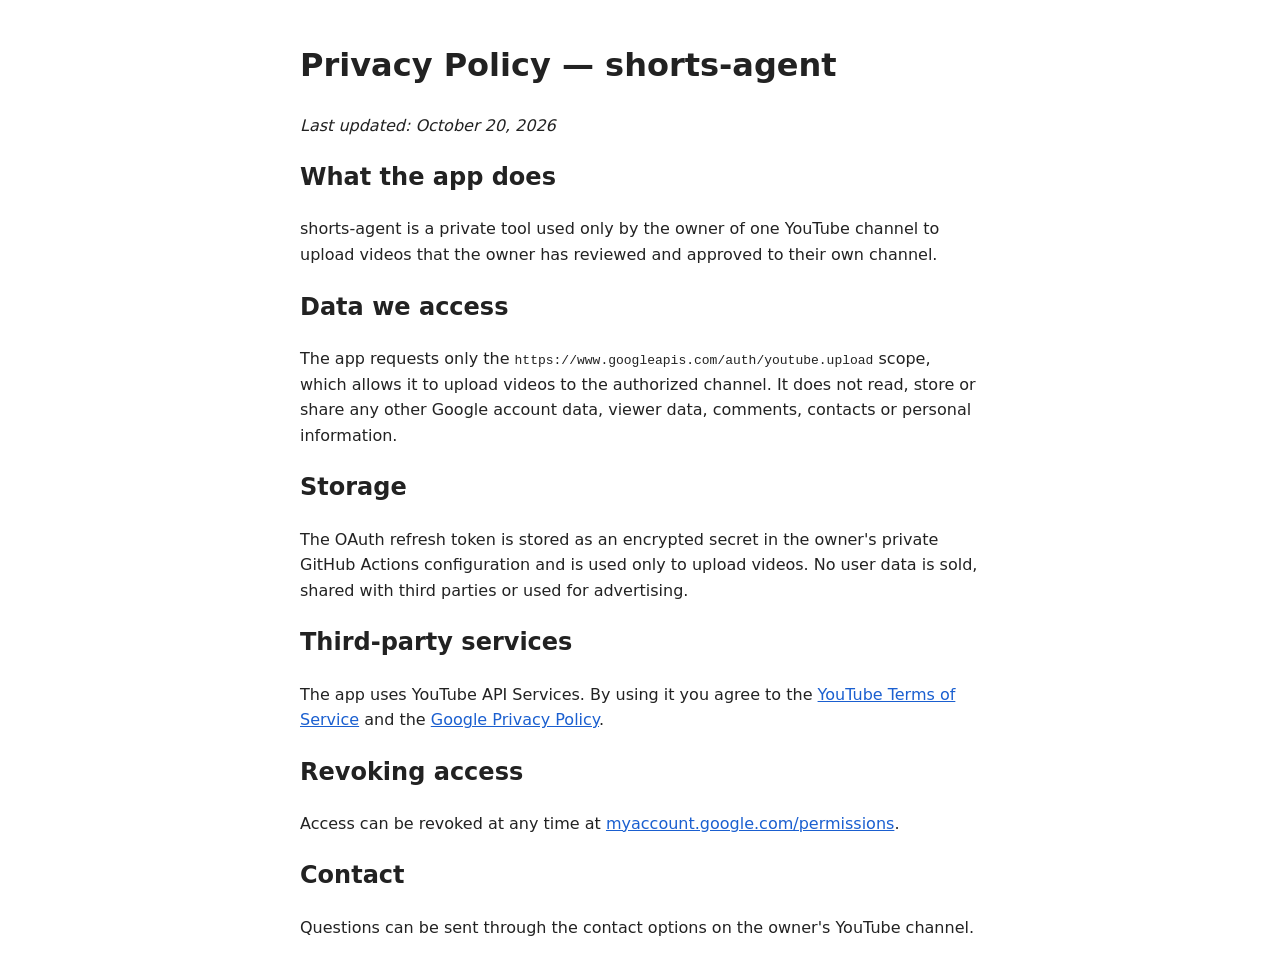
==== docs/privacy.html @ 25d1aa04 "Add homepage and privacy policy for Google OAuth Co-Authored-By: Claude Opus 5.5 <noreply@anthropic." ====
<!doctype html>
<html lang="en">
<head>
<meta charset="utf-8">
<meta name="viewport" content="width=device-width, initial-scale=1">
<title>Privacy Policy</title>
<style>
  body { font-family: system-ui, sans-serif; max-width: 680px; margin: 40px auto; padding: 0 16px; line-height: 1.6; color: #222; background: #fff; }
  a { color: #1a5fd0; }
</style>
</head>
<body>
<h1>Privacy Policy — shorts-agent</h1>
<p><em>Last updated: October 20, 2026</em></p>

<h2>What the app does</h2>
<p>shorts-agent is a private tool used only by the owner of one YouTube channel to upload
videos that the owner has reviewed and approved to their own channel.</p>

<h2>Data we access</h2>
<p>The app requests only the <code>https://www.googleapis.com/auth/youtube.upload</code> scope,
which allows it to upload videos to the authorized channel. It does not read, store or
share any other Google account data, viewer data, comments, contacts or personal information.</p>

<h2>Storage</h2>
<p>The OAuth refresh token is stored as an encrypted secret in the owner's private
GitHub Actions configuration and is used only to upload videos. No user data is sold,
shared with third parties or used for advertising.</p>

<h2>Third-party services</h2>
<p>The app uses YouTube API Services. By using it you agree to the
<a href="https://www.youtube.com/t/terms">YouTube Terms of Service</a> and the
<a href="https://policies.google.com/privacy">Google Privacy Policy</a>.</p>

<h2>Revoking access</h2>
<p>Access can be revoked at any time at
<a href="https://myaccount.google.com/permissions">myaccount.google.com/permissions</a>.</p>

<h2>Contact</h2>
<p>Questions can be sent through the contact options on the owner's YouTube channel.</p>
</body>
</html>
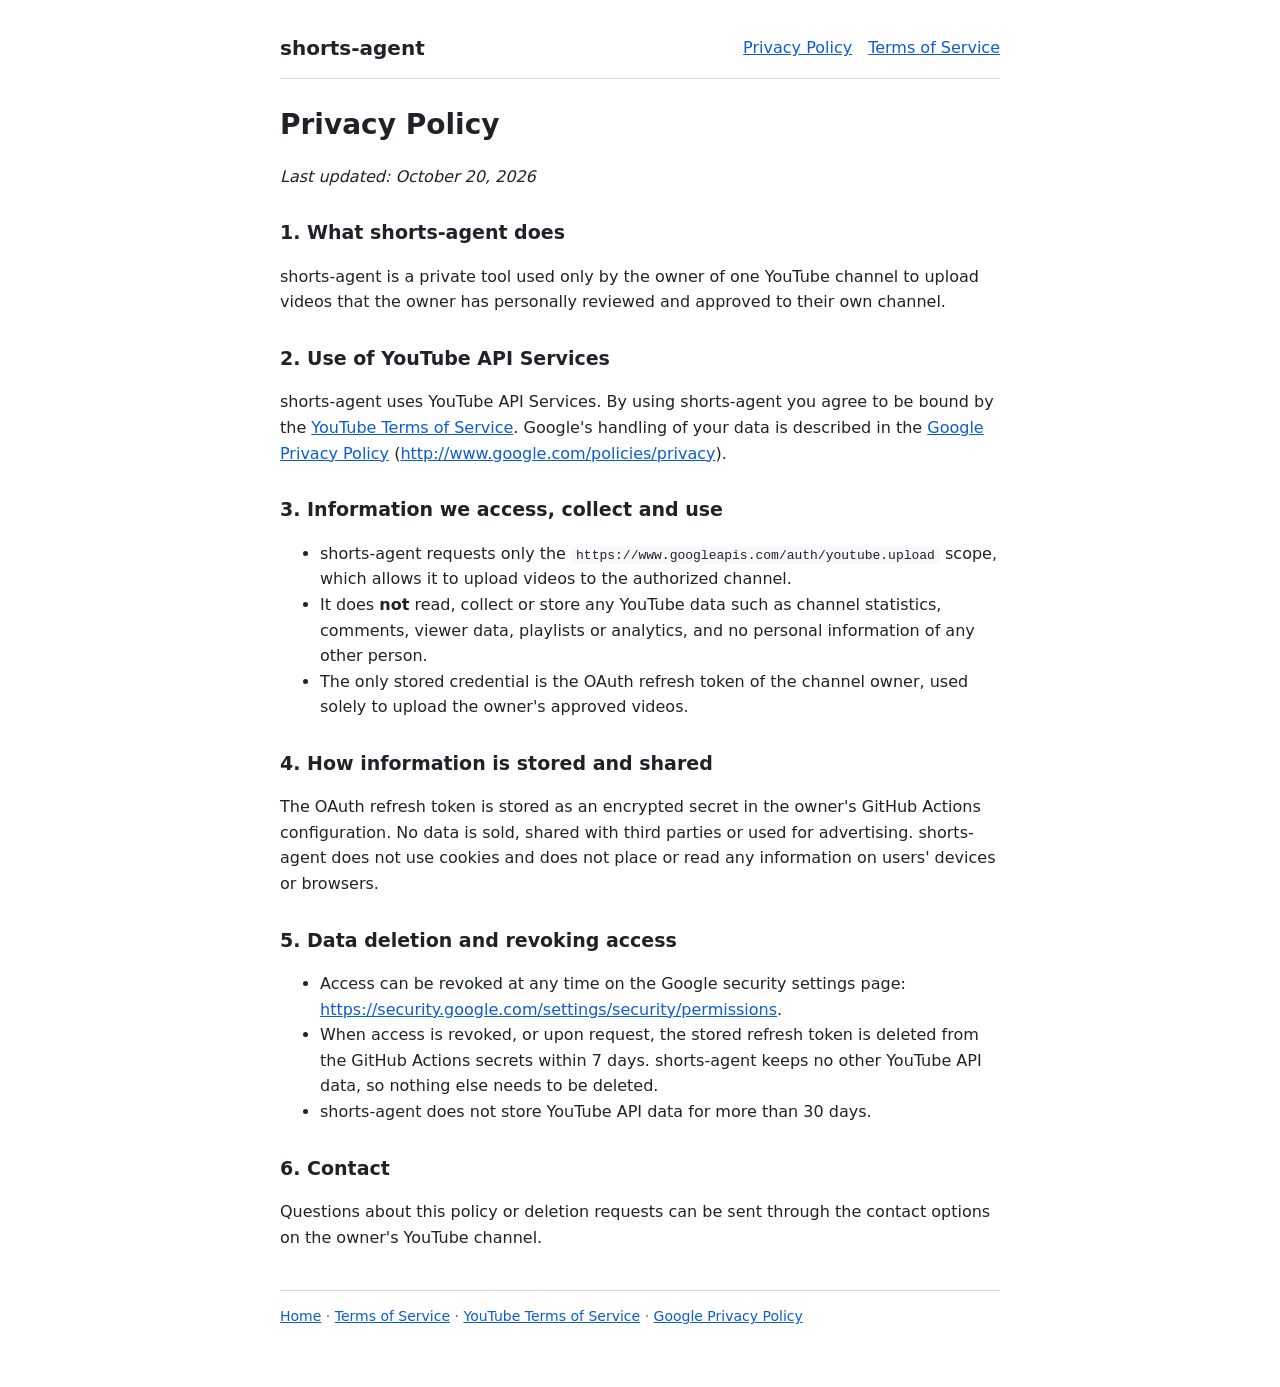
==== commit 3d9aa34c: "Expand privacy policy, add terms of service for YouTube API audit Co-Authored-By: Claude Opus 5.5 <n" ====
--- a/docs/privacy.html
+++ b/docs/privacy.html
@@ -3,40 +3,65 @@
 <head>
 <meta charset="utf-8">
 <meta name="viewport" content="width=device-width, initial-scale=1">
-<title>Privacy Policy</title>
-<style>
-  body { font-family: system-ui, sans-serif; max-width: 680px; margin: 40px auto; padding: 0 16px; line-height: 1.6; color: #222; background: #fff; }
-  a { color: #1a5fd0; }
-</style>
+<title>Privacy Policy — shorts-agent</title>
+<link rel="stylesheet" href="style.css">
 </head>
 <body>
-<h1>Privacy Policy — shorts-agent</h1>
+<header>
+  <a class="name" href="index.html" style="color:inherit;text-decoration:none">shorts-agent</a>
+  <nav><a href="privacy.html">Privacy Policy</a><a href="terms.html">Terms of Service</a></nav>
+</header>
+
+<h1>Privacy Policy</h1>
 <p><em>Last updated: October 20, 2026</em></p>
 
-<h2>What the app does</h2>
+<h2>1. What shorts-agent does</h2>
 <p>shorts-agent is a private tool used only by the owner of one YouTube channel to upload
-videos that the owner has reviewed and approved to their own channel.</p>
+videos that the owner has personally reviewed and approved to their own channel.</p>
 
-<h2>Data we access</h2>
-<p>The app requests only the <code>https://www.googleapis.com/auth/youtube.upload</code> scope,
-which allows it to upload videos to the authorized channel. It does not read, store or
-share any other Google account data, viewer data, comments, contacts or personal information.</p>
+<h2>2. Use of YouTube API Services</h2>
+<p>shorts-agent uses YouTube API Services. By using shorts-agent you agree to be bound by the
+<a href="https://www.youtube.com/t/terms">YouTube Terms of Service</a>.
+Google's handling of your data is described in the
+<a href="https://policies.google.com/privacy">Google Privacy Policy</a>
+(<a href="https://policies.google.com/privacy">http://www.google.com/policies/privacy</a>).</p>
 
-<h2>Storage</h2>
-<p>The OAuth refresh token is stored as an encrypted secret in the owner's private
-GitHub Actions configuration and is used only to upload videos. No user data is sold,
-shared with third parties or used for advertising.</p>
+<h2>3. Information we access, collect and use</h2>
+<ul>
+  <li>shorts-agent requests only the <code>https://www.googleapis.com/auth/youtube.upload</code>
+      scope, which allows it to upload videos to the authorized channel.</li>
+  <li>It does <strong>not</strong> read, collect or store any YouTube data such as channel
+      statistics, comments, viewer data, playlists or analytics, and no personal information
+      of any other person.</li>
+  <li>The only stored credential is the OAuth refresh token of the channel owner, used solely
+      to upload the owner's approved videos.</li>
+</ul>
 
-<h2>Third-party services</h2>
-<p>The app uses YouTube API Services. By using it you agree to the
-<a href="https://www.youtube.com/t/terms">YouTube Terms of Service</a> and the
-<a href="https://policies.google.com/privacy">Google Privacy Policy</a>.</p>
+<h2>4. How information is stored and shared</h2>
+<p>The OAuth refresh token is stored as an encrypted secret in the owner's GitHub Actions
+configuration. No data is sold, shared with third parties or used for advertising.
+shorts-agent does not use cookies and does not place or read any information on users' devices
+or browsers.</p>
 
-<h2>Revoking access</h2>
-<p>Access can be revoked at any time at
-<a href="https://myaccount.google.com/permissions">myaccount.google.com/permissions</a>.</p>
+<h2>5. Data deletion and revoking access</h2>
+<ul>
+  <li>Access can be revoked at any time on the Google security settings page:
+      <a href="https://security.google.com/settings/security/permissions">https://security.google.com/settings/security/permissions</a>.</li>
+  <li>When access is revoked, or upon request, the stored refresh token is deleted from the
+      GitHub Actions secrets within 7 days. shorts-agent keeps no other YouTube API data,
+      so nothing else needs to be deleted.</li>
+  <li>shorts-agent does not store YouTube API data for more than 30 days.</li>
+</ul>
 
-<h2>Contact</h2>
-<p>Questions can be sent through the contact options on the owner's YouTube channel.</p>
+<h2>6. Contact</h2>
+<p>Questions about this policy or deletion requests can be sent through the contact options
+on the owner's YouTube channel.</p>
+
+<footer>
+  <a href="index.html">Home</a> ·
+  <a href="terms.html">Terms of Service</a> ·
+  <a href="https://www.youtube.com/t/terms">YouTube Terms of Service</a> ·
+  <a href="https://policies.google.com/privacy">Google Privacy Policy</a>
+</footer>
 </body>
 </html>
--- a/docs/style.css
+++ b/docs/style.css
@@ -0,0 +1,10 @@
+body { font-family: system-ui, -apple-system, "Segoe UI", Roboto, sans-serif; max-width: 720px; margin: 0 auto; padding: 32px 20px 60px; line-height: 1.6; color: #1f2328; background: #ffffff; }
+header { display: flex; justify-content: space-between; align-items: center; flex-wrap: wrap; gap: 8px; border-bottom: 1px solid #d0d7de; padding-bottom: 14px; margin-bottom: 24px; }
+header .name { font-weight: 700; font-size: 20px; }
+nav a { margin-left: 16px; }
+a { color: #0b5cd5; }
+h1 { font-size: 28px; margin: 0 0 8px; }
+h2 { font-size: 19px; margin-top: 28px; }
+.notice { border: 1px solid #d0d7de; border-left: 4px solid #cc0000; background: #f6f8fa; padding: 12px 16px; border-radius: 6px; margin: 20px 0; }
+footer { border-top: 1px solid #d0d7de; margin-top: 40px; padding-top: 14px; font-size: 14px; color: #57606a; }
+code { background: #f6f8fa; padding: 1px 5px; border-radius: 4px; }
